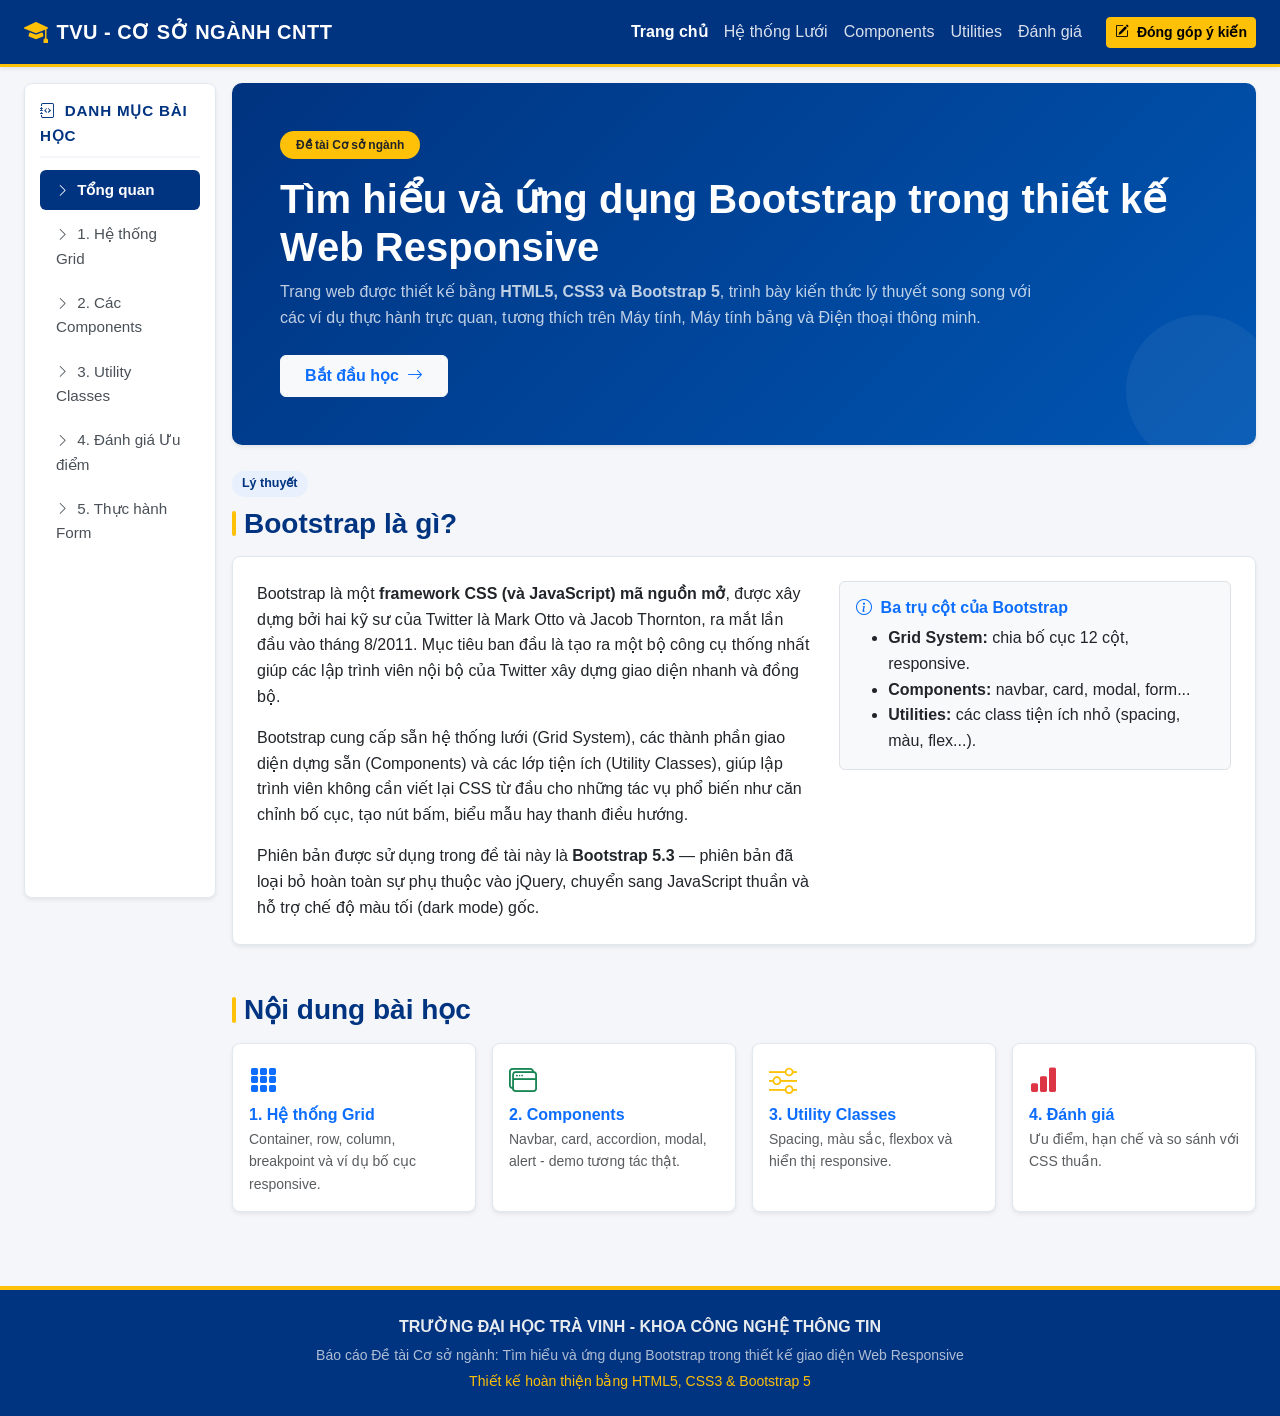
==== index.html @ a8a46bde "Setup File" ====
<!DOCTYPE html>
<html lang="vi">
<head>
    <meta charset="UTF-8">
    <meta name="viewport" content="width=device-width, initial-scale=1.0">
    <title>Trang chủ - Học Bootstrap 5 - Đề Tài Cơ Sở Ngành TVU</title>
    <link href="https://cdn.jsdelivr.net/npm/bootstrap@5.3.3/dist/css/bootstrap.min.css" rel="stylesheet">
    <link href="https://cdn.jsdelivr.net/npm/bootstrap-icons@1.11.3/font/bootstrap-icons.min.css" rel="stylesheet">
    <link rel="stylesheet" href="CSS/style.css">
</head>
<body>

    <header>
        <nav class="navbar navbar-expand-lg navbar-dark navbar-tvu sticky-top shadow-sm py-2">
            <div class="container-fluid px-lg-4">
                <a class="navbar-brand fw-bold d-flex align-items-center" href="index.html">
                    <i class="bi bi-mortarboard-fill text-warning me-2 fs-4"></i>
                    <span>TVU - CƠ SỞ NGÀNH CNTT</span>
                </a>
                <button class="navbar-toggler border-0" type="button" data-bs-toggle="collapse" data-bs-target="#tvuNavbarContent" aria-controls="tvuNavbarContent" aria-expanded="false" aria-label="Toggle navigation">
                    <span class="navbar-toggler-icon"></span>
                </button>
                <div class="collapse navbar-collapse" id="tvuNavbarContent">
                    <ul class="navbar-nav ms-auto mb-2 mb-lg-0">
                        <li class="nav-item"><a class="nav-link active" href="index.html">Trang chủ</a></li>
                        <li class="nav-item"><a class="nav-link" href="HTML/grid.html">Hệ thống Lưới</a></li>
                        <li class="nav-item"><a class="nav-link" href="HTML/components.html">Components</a></li>
                        <li class="nav-item"><a class="nav-link" href="HTML/utilities.html">Utilities</a></li>
                        <li class="nav-item"><a class="nav-link" href="HTML/evaluation.html">Đánh giá</a></li>
                    </ul>
                    <a href="HTML/feedback.html" class="btn btn-warning btn-sm ms-lg-3 fw-semibold">
                        <i class="bi bi-pencil-square me-1"></i> Đóng góp ý kiến
                    </a>
                </div>
            </div>
        </nav>
    </header>

    <div class="container-fluid px-lg-4 mt-3">
        <div class="row g-3">

            <aside class="col-12 col-md-4 col-lg-3 col-xl-2">
                <div class="sidebar-sticky shadow-sm">
                    <div class="sidebar-title">
                        <i class="bi bi-journal-code me-1"></i> Danh mục bài học
                    </div>
                    <div class="list-group list-group-tvu list-group-flush" id="learningMenu">
                        <a href="index.html" class="list-group-item list-group-item-action active">
                            <i class="bi bi-chevron-right me-1 small"></i> Tổng quan
                        </a>
                        <a href="HTML/grid.html" class="list-group-item list-group-item-action">
                            <i class="bi bi-chevron-right me-1 small"></i> 1. Hệ thống Grid
                        </a>
                        <a href="HTML/components.html" class="list-group-item list-group-item-action">
                            <i class="bi bi-chevron-right me-1 small"></i> 2. Các Components
                        </a>
                        <a href="HTML/utilities.html" class="list-group-item list-group-item-action">
                            <i class="bi bi-chevron-right me-1 small"></i> 3. Utility Classes
                        </a>
                        <a href="HTML/evaluation.html" class="list-group-item list-group-item-action">
                            <i class="bi bi-chevron-right me-1 small"></i> 4. Đánh giá Ưu điểm
                        </a>
                        <a href="HTML/feedback.html" class="list-group-item list-group-item-action">
                            <i class="bi bi-chevron-right me-1 small"></i> 5. Thực hành Form
                        </a>
                    </div>
                </div>
            </aside>

            <main class="col-12 col-md-8 col-lg-9 col-xl-10">

                <section class="hero-banner text-white p-4 p-lg-5 mb-4 shadow-sm">
                    <span class="badge bg-warning text-dark px-3 py-2 rounded-pill fw-bold mb-3">Đề tài Cơ sở ngành</span>
                    <h1 class="display-6 fw-bold mb-2">Tìm hiểu và ứng dụng Bootstrap trong thiết kế Web Responsive</h1>
                    <p class="fs-6 opacity-75 col-lg-10 mb-4">
                        Trang web được thiết kế bằng <strong>HTML5, CSS3 và Bootstrap 5</strong>, trình bày kiến thức lý thuyết song song với các ví dụ thực hành trực quan, tương thích trên Máy tính, Máy tính bảng và Điện thoại thông minh.
                    </p>
                    <a href="HTML/grid.html" class="btn btn-light text-primary fw-bold px-4 py-2 me-2">Bắt đầu học <i class="bi bi-arrow-right ms-1"></i></a>
                </section>

                <section class="mb-5">
                    <span class="section-tag section-tag--theory">Lý thuyết</span>
                    <h3 class="section-heading mb-3">Bootstrap là gì?</h3>
                    <div class="content-card p-4 shadow-sm">
                        <div class="row g-4">
                            <div class="col-lg-7">
                                <p>Bootstrap là một <strong>framework CSS (và JavaScript) mã nguồn mở</strong>, được xây dựng bởi hai kỹ sư của Twitter là Mark Otto và Jacob Thornton, ra mắt lần đầu vào tháng 8/2011. Mục tiêu ban đầu là tạo ra một bộ công cụ thống nhất giúp các lập trình viên nội bộ của Twitter xây dựng giao diện nhanh và đồng bộ.</p>
                                <p>Bootstrap cung cấp sẵn hệ thống lưới (Grid System), các thành phần giao diện dựng sẵn (Components) và các lớp tiện ích (Utility Classes), giúp lập trình viên không cần viết lại CSS từ đầu cho những tác vụ phổ biến như căn chỉnh bố cục, tạo nút bấm, biểu mẫu hay thanh điều hướng.</p>
                                <p class="mb-0">Phiên bản được sử dụng trong đề tài này là <strong>Bootstrap 5.3</strong> — phiên bản đã loại bỏ hoàn toàn sự phụ thuộc vào jQuery, chuyển sang JavaScript thuần và hỗ trợ chế độ màu tối (dark mode) gốc.</p>
                            </div>
                            <div class="col-lg-5">
                                <div class="bg-light p-3 rounded border">
                                    <h6 class="fw-bold text-primary mb-2"><i class="bi bi-info-circle me-1"></i> Ba trụ cột của Bootstrap</h6>
                                    <ul class="mb-0">
                                        <li><strong>Grid System:</strong> chia bố cục 12 cột, responsive.</li>
                                        <li><strong>Components:</strong> navbar, card, modal, form...</li>
                                        <li><strong>Utilities:</strong> các class tiện ích nhỏ (spacing, màu, flex...).</li>
                                    </ul>
                                </div>
                            </div>
                        </div>
                    </div>
                </section>

                <section class="mb-4">
                    <h3 class="section-heading mb-3">Nội dung bài học</h3>
                    <div class="row g-3">
                        <div class="col-12 col-md-6 col-xl-3">
                            <a href="HTML/grid.html" class="nav-card">
                                <div class="content-card h-100 p-3 shadow-sm">
                                    <i class="bi bi-grid-3x3-gap-fill fs-3 text-primary mb-2"></i>
                                    <h6 class="fw-bold mb-1">1. Hệ thống Grid</h6>
                                    <p class="text-muted small mb-0">Container, row, column, breakpoint và ví dụ bố cục responsive.</p>
                                </div>
                            </a>
                        </div>
                        <div class="col-12 col-md-6 col-xl-3">
                            <a href="HTML/components.html" class="nav-card">
                                <div class="content-card h-100 p-3 shadow-sm">
                                    <i class="bi bi-window-stack fs-3 text-success mb-2"></i>
                                    <h6 class="fw-bold mb-1">2. Components</h6>
                                    <p class="text-muted small mb-0">Navbar, card, accordion, modal, alert - demo tương tác thật.</p>
                                </div>
                            </a>
                        </div>
                        <div class="col-12 col-md-6 col-xl-3">
                            <a href="HTML/utilities.html" class="nav-card">
                                <div class="content-card h-100 p-3 shadow-sm">
                                    <i class="bi bi-sliders fs-3 text-warning mb-2"></i>
                                    <h6 class="fw-bold mb-1">3. Utility Classes</h6>
                                    <p class="text-muted small mb-0">Spacing, màu sắc, flexbox và hiển thị responsive.</p>
                                </div>
                            </a>
                        </div>
                        <div class="col-12 col-md-6 col-xl-3">
                            <a href="HTML/evaluation.html" class="nav-card">
                                <div class="content-card h-100 p-3 shadow-sm">
                                    <i class="bi bi-bar-chart-fill fs-3 text-danger mb-2"></i>
                                    <h6 class="fw-bold mb-1">4. Đánh giá</h6>
                                    <p class="text-muted small mb-0">Ưu điểm, hạn chế và so sánh với CSS thuần.</p>
                                </div>
                            </a>
                        </div>
                    </div>
                </section>

            </main>
        </div>
    </div>

    <footer class="footer-tvu py-4 text-center">
        <div class="container">
            <p class="fw-bold mb-1">TRƯỜNG ĐẠI HỌC TRÀ VINH - KHOA CÔNG NGHỆ THÔNG TIN</p>
            <p class="small mb-1 opacity-75">Báo cáo Đề tài Cơ sở ngành: Tìm hiểu và ứng dụng Bootstrap trong thiết kế giao diện Web Responsive</p>
            <p class="small text-warning mb-0">Thiết kế hoàn thiện bằng HTML5, CSS3 & Bootstrap 5</p>
        </div>
    </footer>

    <script src="https://cdn.jsdelivr.net/npm/bootstrap@5.3.3/dist/js/bootstrap.bundle.min.js"></script>
</body>
</html>
---- CSS/style.css ----
/* ==========================================================================
   HỆ THỐNG MÀU CHỦ ĐẠO & BIẾN TOÀN CỤC (LẤY CẢM HỨNG TỪ ĐH TRÀ VINH)
   ========================================================================== */
:root {
    --tvu-primary: #003380;       /* Xanh dương đậm TVU */
    --tvu-primary-hover: #002255; /* Xanh đậm khi hover */
    --tvu-secondary: #0d6efd;     /* Xanh tươi bổ trợ */
    --tvu-accent: #ffc107;        /* Màu vàng điểm nhấn */
    --tvu-bg-gray: #f4f6f9;       /* Màu nền tổng thể dịu mắt */
    --tvu-card-border: #e2e8f0;   /* Viền khung nội dung */
    --tvu-text-main: #212529;     /* Màu chữ chuẩn */
}

/* ==========================================================================
   CẤU HÌNH TỔNG QUAN
   ========================================================================== */
html {
    scroll-behavior: smooth;
}

body {
    background-color: var(--tvu-bg-gray);
    color: var(--tvu-text-main);
    font-family: 'Segoe UI', Roboto, Helvetica, Arial, sans-serif;
    line-height: 1.6;
}

/* ==========================================================================
   THANH HEADER / NAVBAR
   ========================================================================== */
.navbar-tvu {
    background-color: var(--tvu-primary);
    border-bottom: 3px solid var(--tvu-accent);
}

.navbar-tvu .navbar-brand {
    font-size: 1.25rem;
    letter-spacing: 0.5px;
}

.navbar-tvu .nav-link {
    color: rgba(255, 255, 255, 0.85) !important;
    font-weight: 500;
    transition: color 0.2s ease-in-out;
}

.navbar-tvu .nav-link:hover,
.navbar-tvu .nav-link.active {
    color: #ffffff !important;
    font-weight: 700;
}

/* ==========================================================================
   SIDEBAR MENU HỌC TẬP (CỘT BÊN TRÁI)
   ========================================================================== */
.sidebar-sticky {
    position: sticky;
    top: 72px; /* Tránh đè lên Navbar khi cuộn */
    height: calc(100vh - 85px);
    overflow-y: auto;
    background-color: #ffffff;
    border: 1px solid var(--tvu-card-border);
    border-radius: 8px;
    padding: 15px;
}

.sidebar-title {
    color: var(--tvu-primary);
    font-size: 0.95rem;
    font-weight: 700;
    text-transform: uppercase;
    letter-spacing: 0.8px;
    margin-bottom: 12px;
    padding-bottom: 8px;
    border-bottom: 2px solid var(--tvu-bg-gray);
}

.list-group-tvu .list-group-item {
    border: none;
    border-radius: 6px !important;
    margin-bottom: 4px;
    font-size: 0.95rem;
    font-weight: 500;
    color: #495057;
    transition: all 0.2s ease;
}

.list-group-tvu .list-group-item:hover {
    background-color: #e8f0fe;
    color: var(--tvu-primary);
    transform: translateX(4px);
}

.list-group-tvu .list-group-item.active {
    background-color: var(--tvu-primary);
    color: #ffffff;
    font-weight: 600;
}

/* ==========================================================================
   VÙNG NỘI DUNG CHÍNH (MAIN CONTENT)
   ========================================================================== */
.hero-banner {
    background: linear-gradient(135deg, #003380 0%, #0056b3 100%);
    border-radius: 10px;
    position: relative;
    overflow: hidden;
}

.hero-banner::after {
    content: "";
    position: absolute;
    right: -20px;
    bottom: -20px;
    width: 150px;
    height: 150px;
    background: rgba(255, 255, 255, 0.05);
    border-radius: 50%;
}

.content-card {
    background: #ffffff;
    border: 1px solid var(--tvu-card-border);
    border-radius: 8px;
    transition: transform 0.2s ease, box-shadow 0.2s ease;
}

.content-card:hover {
    transform: translateY(-3px);
    box-shadow: 0 8px 20px rgba(0, 51, 128, 0.08) !important;
}

.section-heading {
    color: var(--tvu-primary);
    font-weight: 700;
    position: relative;
    padding-left: 12px;
}

.section-heading::before {
    content: "";
    position: absolute;
    left: 0;
    top: 4px;
    bottom: 4px;
    width: 4px;
    background-color: var(--tvu-accent);
    border-radius: 2px;
}

/* Khối hiển thị mã code minh họa */
.code-box {
    background-color: #212529;
    color: #79c0ff;
    padding: 12px 16px;
    border-radius: 6px;
    font-family: 'Consolas', 'Courier New', monospace;
    font-size: 0.9rem;
    overflow-x: auto;
}

/* ==========================================================================
   TÙY BIẾN FOOTER
   ========================================================================== */
.footer-tvu {
    background-color: var(--tvu-primary);
    color: #e9ecef;
    border-top: 4px solid var(--tvu-accent);
    margin-top: 50px;
}

/* ==========================================================================
   RESPONSIVE CHO CÁC THIẾT BỊ DI ĐỘNG (MOBILE & TABLET NHỎ)
   ========================================================================== */
@media (max-width: 767.98px) {
    .sidebar-sticky {
        position: static;
        height: auto;
        margin-bottom: 20px;
    }
    
    .hero-banner {
        padding: 25px 15px !important;
        text-align: center;
    }
}
/* ==========================================================================
   BỔ SUNG CHO CẤU TRÚC NHIỀU TRANG (MULTI-PAGE)
   ========================================================================== */
.section-tag {
    display: inline-block;
    font-size: 0.78rem;
    font-weight: 700;
    padding: 3px 10px;
    border-radius: 20px;
    margin-bottom: 10px;
}
.section-tag--theory { background-color: #e8f0fe; color: var(--tvu-primary); }
.section-tag--practice { background-color: #fff6dd; color: #916b00; }

.breakpoint-table th { background-color: var(--tvu-primary); color: #fff; font-weight: 600; }

.swatch-box {
    height: 60px;
    border-radius: 6px;
    display: flex;
    align-items: center;
    justify-content: center;
    color: #fff;
    font-size: 0.8rem;
    font-weight: 600;
}

.nav-card {
    text-decoration: none;
    display: block;
    height: 100%;
}
.nav-card:hover .content-card { border-color: var(--tvu-primary); }

.ref-list li { padding: 8px 0; border-bottom: 1px dashed var(--tvu-card-border); }
.ref-list li:last-child { border-bottom: none; }
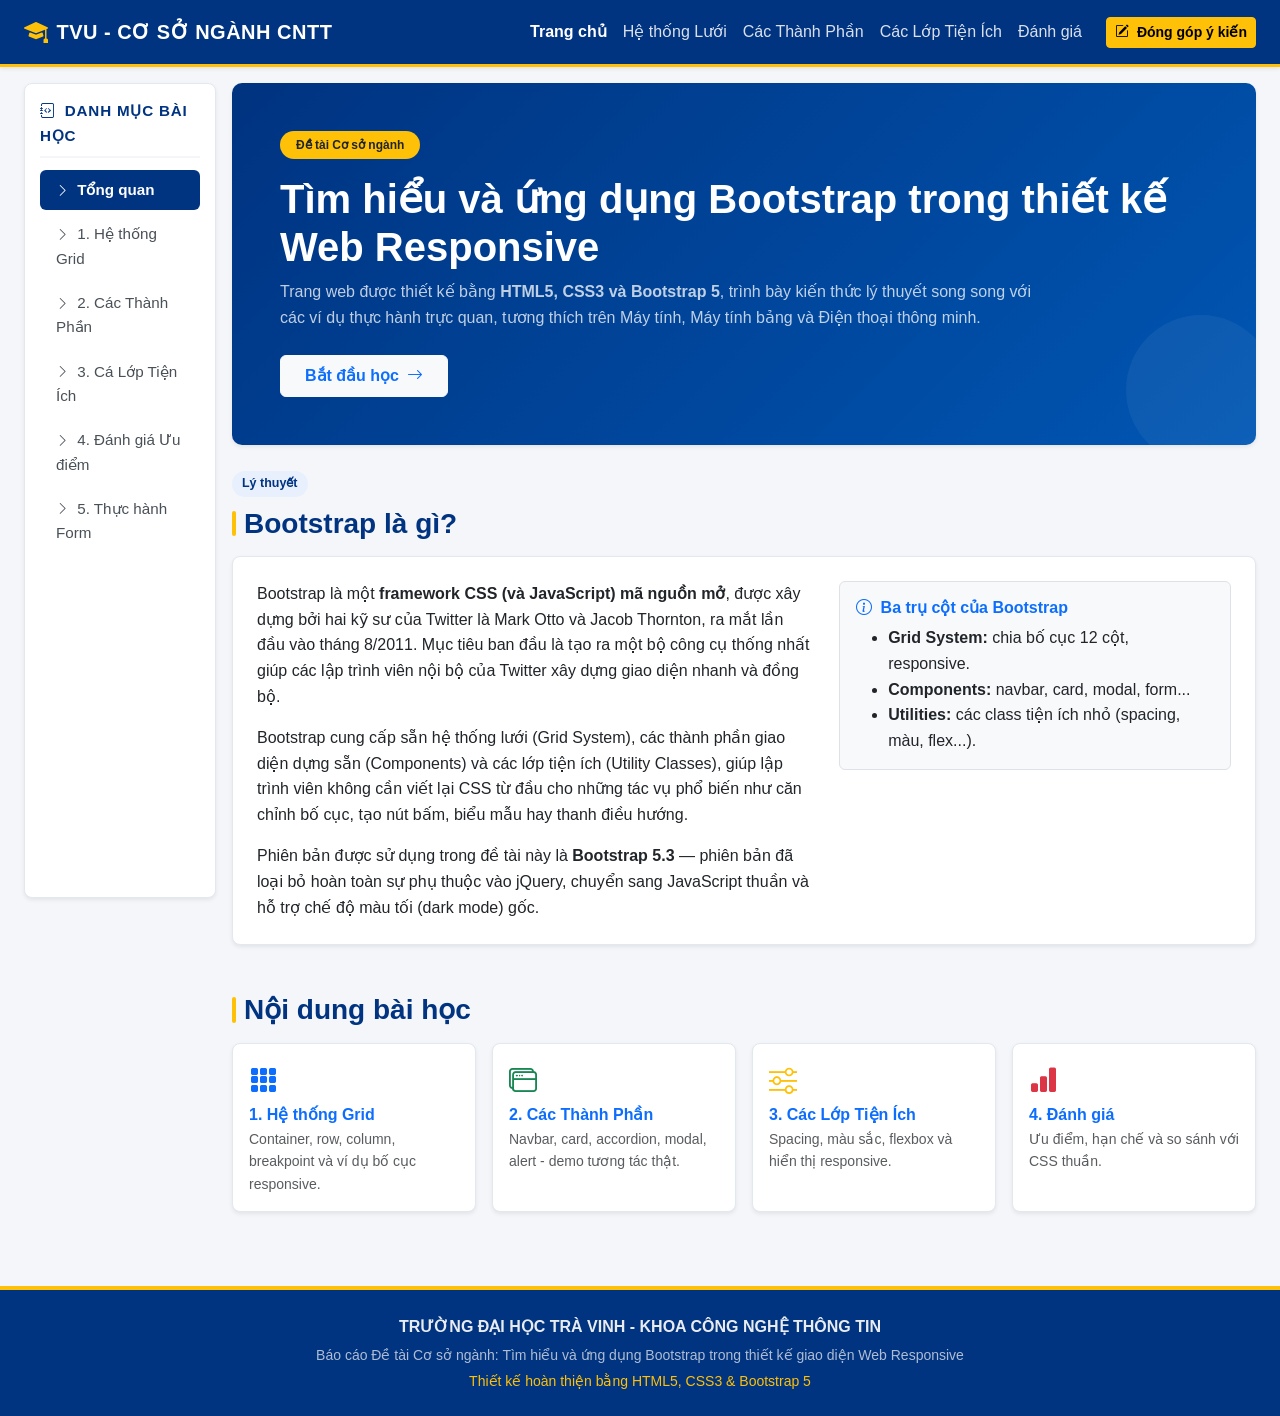
==== commit 025cb34c: "Upload Name Page" ====
--- a/index.html
+++ b/index.html
@@ -6,7 +6,7 @@
     <title>Trang chủ - Học Bootstrap 5 - Đề Tài Cơ Sở Ngành TVU</title>
     <link href="https://cdn.jsdelivr.net/npm/bootstrap@5.3.3/dist/css/bootstrap.min.css" rel="stylesheet">
     <link href="https://cdn.jsdelivr.net/npm/bootstrap-icons@1.11.3/font/bootstrap-icons.min.css" rel="stylesheet">
-    <link rel="stylesheet" href="CSS/style.css">
+    <link rel="stylesheet" href="scr/CSS/style.css">
 </head>
 <body>
 
@@ -23,12 +23,12 @@
                 <div class="collapse navbar-collapse" id="tvuNavbarContent">
                     <ul class="navbar-nav ms-auto mb-2 mb-lg-0">
                         <li class="nav-item"><a class="nav-link active" href="index.html">Trang chủ</a></li>
-                        <li class="nav-item"><a class="nav-link" href="HTML/grid.html">Hệ thống Lưới</a></li>
-                        <li class="nav-item"><a class="nav-link" href="HTML/components.html">Components</a></li>
-                        <li class="nav-item"><a class="nav-link" href="HTML/utilities.html">Utilities</a></li>
-                        <li class="nav-item"><a class="nav-link" href="HTML/evaluation.html">Đánh giá</a></li>
+                        <li class="nav-item"><a class="nav-link" href="scr/HTML/grid.html">Hệ thống Lưới</a></li>
+                        <li class="nav-item"><a class="nav-link" href="scr/HTML/components.html">Các Thành Phần</a></li>
+                        <li class="nav-item"><a class="nav-link" href="scr/HTML/utilities.html">Các Lớp Tiện Ích</a></li>
+                        <li class="nav-item"><a class="nav-link" href="scr/HTML/evaluation.html">Đánh giá</a></li>
                     </ul>
-                    <a href="HTML/feedback.html" class="btn btn-warning btn-sm ms-lg-3 fw-semibold">
+                    <a href="scr/HTML/feedback.html" class="btn btn-warning btn-sm ms-lg-3 fw-semibold">
                         <i class="bi bi-pencil-square me-1"></i> Đóng góp ý kiến
                     </a>
                 </div>
@@ -48,19 +48,19 @@
                         <a href="index.html" class="list-group-item list-group-item-action active">
                             <i class="bi bi-chevron-right me-1 small"></i> Tổng quan
                         </a>
-                        <a href="HTML/grid.html" class="list-group-item list-group-item-action">
+                        <a href="scr/HTML/grid.html" class="list-group-item list-group-item-action">
                             <i class="bi bi-chevron-right me-1 small"></i> 1. Hệ thống Grid
                         </a>
-                        <a href="HTML/components.html" class="list-group-item list-group-item-action">
-                            <i class="bi bi-chevron-right me-1 small"></i> 2. Các Components
+                        <a href="scr/HTML/components.html" class="list-group-item list-group-item-action">
+                            <i class="bi bi-chevron-right me-1 small"></i> 2. Các Thành Phần
                         </a>
-                        <a href="HTML/utilities.html" class="list-group-item list-group-item-action">
-                            <i class="bi bi-chevron-right me-1 small"></i> 3. Utility Classes
+                        <a href="scr/HTML/utilities.html" class="list-group-item list-group-item-action">
+                            <i class="bi bi-chevron-right me-1 small"></i> 3. Cá Lớp Tiện Ích
                         </a>
-                        <a href="HTML/evaluation.html" class="list-group-item list-group-item-action">
+                        <a href="scr/HTML/evaluation.html" class="list-group-item list-group-item-action">
                             <i class="bi bi-chevron-right me-1 small"></i> 4. Đánh giá Ưu điểm
                         </a>
-                        <a href="HTML/feedback.html" class="list-group-item list-group-item-action">
+                        <a href="scr/HTML/feedback.html" class="list-group-item list-group-item-action">
                             <i class="bi bi-chevron-right me-1 small"></i> 5. Thực hành Form
                         </a>
                     </div>
@@ -75,7 +75,7 @@
                     <p class="fs-6 opacity-75 col-lg-10 mb-4">
                         Trang web được thiết kế bằng <strong>HTML5, CSS3 và Bootstrap 5</strong>, trình bày kiến thức lý thuyết song song với các ví dụ thực hành trực quan, tương thích trên Máy tính, Máy tính bảng và Điện thoại thông minh.
                     </p>
-                    <a href="HTML/grid.html" class="btn btn-light text-primary fw-bold px-4 py-2 me-2">Bắt đầu học <i class="bi bi-arrow-right ms-1"></i></a>
+                    <a href="scr/HTML/grid.html" class="btn btn-light text-primary fw-bold px-4 py-2 me-2">Bắt đầu học <i class="bi bi-arrow-right ms-1"></i></a>
                 </section>
 
                 <section class="mb-5">
@@ -106,7 +106,7 @@
                     <h3 class="section-heading mb-3">Nội dung bài học</h3>
                     <div class="row g-3">
                         <div class="col-12 col-md-6 col-xl-3">
-                            <a href="HTML/grid.html" class="nav-card">
+                            <a href="scr/HTML/grid.html" class="nav-card">
                                 <div class="content-card h-100 p-3 shadow-sm">
                                     <i class="bi bi-grid-3x3-gap-fill fs-3 text-primary mb-2"></i>
                                     <h6 class="fw-bold mb-1">1. Hệ thống Grid</h6>
@@ -115,25 +115,25 @@
                             </a>
                         </div>
                         <div class="col-12 col-md-6 col-xl-3">
-                            <a href="HTML/components.html" class="nav-card">
+                            <a href="scr/HTML/components.html" class="nav-card">
                                 <div class="content-card h-100 p-3 shadow-sm">
                                     <i class="bi bi-window-stack fs-3 text-success mb-2"></i>
-                                    <h6 class="fw-bold mb-1">2. Components</h6>
+                                    <h6 class="fw-bold mb-1">2. Các Thành Phần</h6>
                                     <p class="text-muted small mb-0">Navbar, card, accordion, modal, alert - demo tương tác thật.</p>
                                 </div>
                             </a>
                         </div>
                         <div class="col-12 col-md-6 col-xl-3">
-                            <a href="HTML/utilities.html" class="nav-card">
+                            <a href="scr/HTML/utilities.html" class="nav-card">
                                 <div class="content-card h-100 p-3 shadow-sm">
                                     <i class="bi bi-sliders fs-3 text-warning mb-2"></i>
-                                    <h6 class="fw-bold mb-1">3. Utility Classes</h6>
+                                    <h6 class="fw-bold mb-1">3. Các Lớp Tiện Ích</h6>
                                     <p class="text-muted small mb-0">Spacing, màu sắc, flexbox và hiển thị responsive.</p>
                                 </div>
                             </a>
                         </div>
                         <div class="col-12 col-md-6 col-xl-3">
-                            <a href="HTML/evaluation.html" class="nav-card">
+                            <a href="scr/HTML/evaluation.html" class="nav-card">
                                 <div class="content-card h-100 p-3 shadow-sm">
                                     <i class="bi bi-bar-chart-fill fs-3 text-danger mb-2"></i>
                                     <h6 class="fw-bold mb-1">4. Đánh giá</h6>
--- a/scr/CSS/style.css
+++ b/scr/CSS/style.css
@@ -0,0 +1,222 @@
+/* ==========================================================================
+   HỆ THỐNG MÀU CHỦ ĐẠO & BIẾN TOÀN CỤC (LẤY CẢM HỨNG TỪ ĐH TRÀ VINH)
+   ========================================================================== */
+:root {
+    --tvu-primary: #003380;       /* Xanh dương đậm TVU */
+    --tvu-primary-hover: #002255; /* Xanh đậm khi hover */
+    --tvu-secondary: #0d6efd;     /* Xanh tươi bổ trợ */
+    --tvu-accent: #ffc107;        /* Màu vàng điểm nhấn */
+    --tvu-bg-gray: #f4f6f9;       /* Màu nền tổng thể dịu mắt */
+    --tvu-card-border: #e2e8f0;   /* Viền khung nội dung */
+    --tvu-text-main: #212529;     /* Màu chữ chuẩn */
+}
+
+/* ==========================================================================
+   CẤU HÌNH TỔNG QUAN
+   ========================================================================== */
+html {
+    scroll-behavior: smooth;
+}
+
+body {
+    background-color: var(--tvu-bg-gray);
+    color: var(--tvu-text-main);
+    font-family: 'Segoe UI', Roboto, Helvetica, Arial, sans-serif;
+    line-height: 1.6;
+}
+
+/* ==========================================================================
+   THANH HEADER / NAVBAR
+   ========================================================================== */
+.navbar-tvu {
+    background-color: var(--tvu-primary);
+    border-bottom: 3px solid var(--tvu-accent);
+}
+
+.navbar-tvu .navbar-brand {
+    font-size: 1.25rem;
+    letter-spacing: 0.5px;
+}
+
+.navbar-tvu .nav-link {
+    color: rgba(255, 255, 255, 0.85) !important;
+    font-weight: 500;
+    transition: color 0.2s ease-in-out;
+}
+
+.navbar-tvu .nav-link:hover,
+.navbar-tvu .nav-link.active {
+    color: #ffffff !important;
+    font-weight: 700;
+}
+
+/* ==========================================================================
+   SIDEBAR MENU HỌC TẬP (CỘT BÊN TRÁI)
+   ========================================================================== */
+.sidebar-sticky {
+    position: sticky;
+    top: 72px; /* Tránh đè lên Navbar khi cuộn */
+    height: calc(100vh - 85px);
+    overflow-y: auto;
+    background-color: #ffffff;
+    border: 1px solid var(--tvu-card-border);
+    border-radius: 8px;
+    padding: 15px;
+}
+
+.sidebar-title {
+    color: var(--tvu-primary);
+    font-size: 0.95rem;
+    font-weight: 700;
+    text-transform: uppercase;
+    letter-spacing: 0.8px;
+    margin-bottom: 12px;
+    padding-bottom: 8px;
+    border-bottom: 2px solid var(--tvu-bg-gray);
+}
+
+.list-group-tvu .list-group-item {
+    border: none;
+    border-radius: 6px !important;
+    margin-bottom: 4px;
+    font-size: 0.95rem;
+    font-weight: 500;
+    color: #495057;
+    transition: all 0.2s ease;
+}
+
+.list-group-tvu .list-group-item:hover {
+    background-color: #e8f0fe;
+    color: var(--tvu-primary);
+    transform: translateX(4px);
+}
+
+.list-group-tvu .list-group-item.active {
+    background-color: var(--tvu-primary);
+    color: #ffffff;
+    font-weight: 600;
+}
+
+/* ==========================================================================
+   VÙNG NỘI DUNG CHÍNH (MAIN CONTENT)
+   ========================================================================== */
+.hero-banner {
+    background: linear-gradient(135deg, #003380 0%, #0056b3 100%);
+    border-radius: 10px;
+    position: relative;
+    overflow: hidden;
+}
+
+.hero-banner::after {
+    content: "";
+    position: absolute;
+    right: -20px;
+    bottom: -20px;
+    width: 150px;
+    height: 150px;
+    background: rgba(255, 255, 255, 0.05);
+    border-radius: 50%;
+}
+
+.content-card {
+    background: #ffffff;
+    border: 1px solid var(--tvu-card-border);
+    border-radius: 8px;
+    transition: transform 0.2s ease, box-shadow 0.2s ease;
+}
+
+.content-card:hover {
+    transform: translateY(-3px);
+    box-shadow: 0 8px 20px rgba(0, 51, 128, 0.08) !important;
+}
+
+.section-heading {
+    color: var(--tvu-primary);
+    font-weight: 700;
+    position: relative;
+    padding-left: 12px;
+}
+
+.section-heading::before {
+    content: "";
+    position: absolute;
+    left: 0;
+    top: 4px;
+    bottom: 4px;
+    width: 4px;
+    background-color: var(--tvu-accent);
+    border-radius: 2px;
+}
+
+/* Khối hiển thị mã code minh họa */
+.code-box {
+    background-color: #212529;
+    color: #79c0ff;
+    padding: 12px 16px;
+    border-radius: 6px;
+    font-family: 'Consolas', 'Courier New', monospace;
+    font-size: 0.9rem;
+    overflow-x: auto;
+}
+
+/* ==========================================================================
+   TÙY BIẾN FOOTER
+   ========================================================================== */
+.footer-tvu {
+    background-color: var(--tvu-primary);
+    color: #e9ecef;
+    border-top: 4px solid var(--tvu-accent);
+    margin-top: 50px;
+}
+
+/* ==========================================================================
+   RESPONSIVE CHO CÁC THIẾT BỊ DI ĐỘNG (MOBILE & TABLET NHỎ)
+   ========================================================================== */
+@media (max-width: 767.98px) {
+    .sidebar-sticky {
+        position: static;
+        height: auto;
+        margin-bottom: 20px;
+    }
+    
+    .hero-banner {
+        padding: 25px 15px !important;
+        text-align: center;
+    }
+}
+/* ==========================================================================
+   BỔ SUNG CHO CẤU TRÚC NHIỀU TRANG (MULTI-PAGE)
+   ========================================================================== */
+.section-tag {
+    display: inline-block;
+    font-size: 0.78rem;
+    font-weight: 700;
+    padding: 3px 10px;
+    border-radius: 20px;
+    margin-bottom: 10px;
+}
+.section-tag--theory { background-color: #e8f0fe; color: var(--tvu-primary); }
+.section-tag--practice { background-color: #fff6dd; color: #916b00; }
+
+.breakpoint-table th { background-color: var(--tvu-primary); color: #fff; font-weight: 600; }
+
+.swatch-box {
+    height: 60px;
+    border-radius: 6px;
+    display: flex;
+    align-items: center;
+    justify-content: center;
+    color: #fff;
+    font-size: 0.8rem;
+    font-weight: 600;
+}
+
+.nav-card {
+    text-decoration: none;
+    display: block;
+    height: 100%;
+}
+.nav-card:hover .content-card { border-color: var(--tvu-primary); }
+
+.ref-list li { padding: 8px 0; border-bottom: 1px dashed var(--tvu-card-border); }
+.ref-list li:last-child { border-bottom: none; }
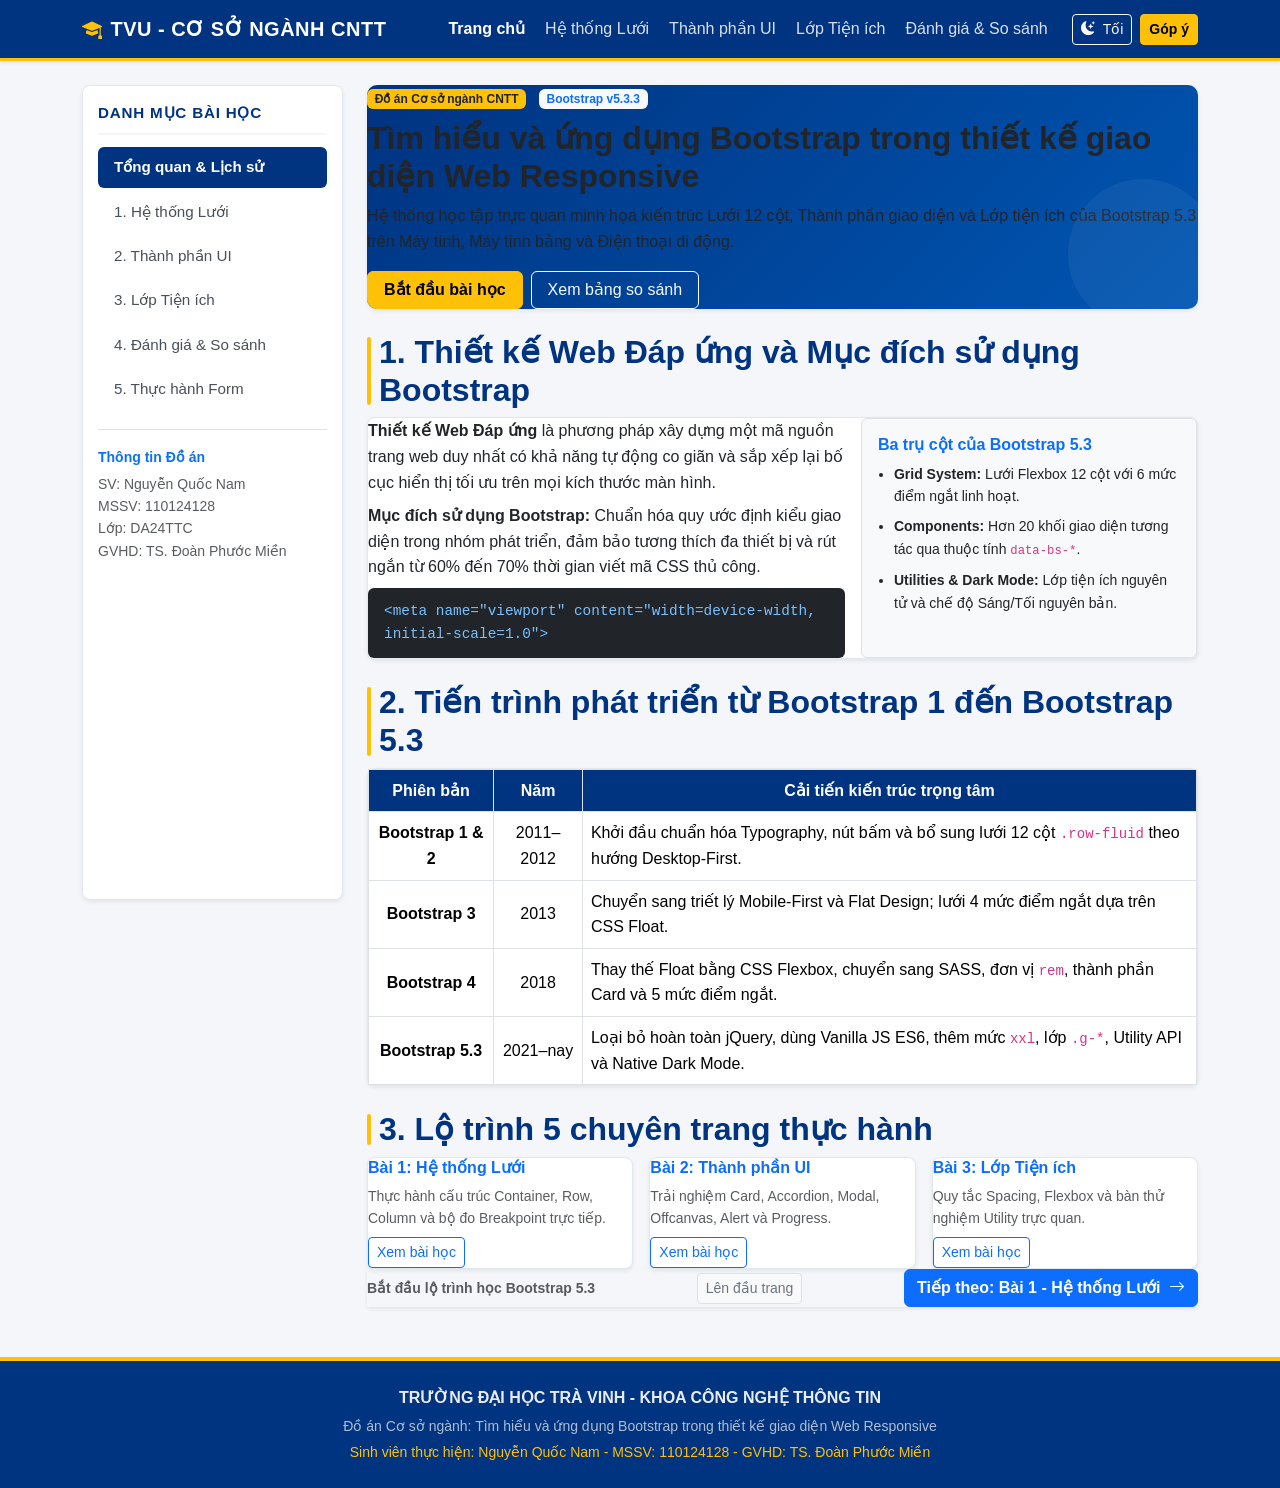
==== commit dec809e4: "Update Code and File Bao Cao" ====
--- a/index.html
+++ b/index.html
@@ -1,161 +1,229 @@
 <!DOCTYPE html>
-<html lang="vi">
+<html lang="vi" data-bs-theme="light">
 <head>
-    <meta charset="UTF-8">
-    <meta name="viewport" content="width=device-width, initial-scale=1.0">
-    <title>Trang chủ - Học Bootstrap 5 - Đề Tài Cơ Sở Ngành TVU</title>
-    <link href="https://cdn.jsdelivr.net/npm/bootstrap@5.3.3/dist/css/bootstrap.min.css" rel="stylesheet">
-    <link href="https://cdn.jsdelivr.net/npm/bootstrap-icons@1.11.3/font/bootstrap-icons.min.css" rel="stylesheet">
-    <link rel="stylesheet" href="scr/CSS/style.css">
+  <meta charset="UTF-8">
+  <meta name="viewport" content="width=device-width, initial-scale=1.0">
+  <title>Trang chủ - Học Bootstrap 5.3 Responsive - TVU</title>
+  <link href="https://cdn.jsdelivr.net/npm/bootstrap@5.3.3/dist/css/bootstrap.min.css" rel="stylesheet">
+  <link href="https://cdn.jsdelivr.net/npm/bootstrap-icons@1.11.3/font/bootstrap-icons.min.css" rel="stylesheet">
+  <link href="scr/CSS/style.css" rel="stylesheet">
 </head>
 <body>
-
-    <header>
-        <nav class="navbar navbar-expand-lg navbar-dark navbar-tvu sticky-top shadow-sm py-2">
-            <div class="container-fluid px-lg-4">
-                <a class="navbar-brand fw-bold d-flex align-items-center" href="index.html">
-                    <i class="bi bi-mortarboard-fill text-warning me-2 fs-4"></i>
-                    <span>TVU - CƠ SỞ NGÀNH CNTT</span>
-                </a>
-                <button class="navbar-toggler border-0" type="button" data-bs-toggle="collapse" data-bs-target="#tvuNavbarContent" aria-controls="tvuNavbarContent" aria-expanded="false" aria-label="Toggle navigation">
-                    <span class="navbar-toggler-icon"></span>
-                </button>
-                <div class="collapse navbar-collapse" id="tvuNavbarContent">
-                    <ul class="navbar-nav ms-auto mb-2 mb-lg-0">
-                        <li class="nav-item"><a class="nav-link active" href="index.html">Trang chủ</a></li>
-                        <li class="nav-item"><a class="nav-link" href="scr/HTML/grid.html">Hệ thống Lưới</a></li>
-                        <li class="nav-item"><a class="nav-link" href="scr/HTML/components.html">Các Thành Phần</a></li>
-                        <li class="nav-item"><a class="nav-link" href="scr/HTML/utilities.html">Các Lớp Tiện Ích</a></li>
-                        <li class="nav-item"><a class="nav-link" href="scr/HTML/evaluation.html">Đánh giá</a></li>
-                    </ul>
-                    <a href="scr/HTML/feedback.html" class="btn btn-warning btn-sm ms-lg-3 fw-semibold">
-                        <i class="bi bi-pencil-square me-1"></i> Đóng góp ý kiến
-                    </a>
+  <header>
+    <nav class="navbar navbar-expand-lg navbar-dark navbar-tvu sticky-top shadow-sm py-2">
+      <div class="container">
+        <a class="navbar-brand fw-bold d-flex align-items-center" href="index.html">
+          <i class="bi bi-mortarboard-fill text-warning me-2 fs-5"></i>
+          <span>TVU - CƠ SỞ NGÀNH CNTT</span>
+        </a>
+        <div class="d-flex align-items-center order-lg-3 ms-auto ms-lg-3">
+          <button class="btn btn-outline-light btn-sm me-2" id="themeToggleBtn" type="button">
+            <i class="bi bi-moon-stars-fill" id="themeIcon"></i>
+            <span class="ms-1" id="themeText">Tối</span>
+          </button>
+          <a class="btn btn-warning btn-sm fw-semibold me-2 me-lg-0" href="scr/HTML/feedback.html">
+            Góp ý
+          </a>
+          <button class="navbar-toggler border-0" type="button" data-bs-toggle="collapse" data-bs-target="#tvuNavbar">
+            <span class="navbar-toggler-icon"></span>
+          </button>
+        </div>
+        <div class="collapse navbar-collapse order-lg-2" id="tvuNavbar">
+          <ul class="navbar-nav ms-auto mb-2 mb-lg-0 gap-1">
+            <li class="nav-item"><a class="nav-link active" aria-current="page" href="index.html">Trang chủ</a></li>
+            <li class="nav-item"><a class="nav-link" href="scr/HTML/grid.html">Hệ thống Lưới</a></li>
+            <li class="nav-item"><a class="nav-link" href="scr/HTML/components.html">Thành phần UI</a></li>
+            <li class="nav-item"><a class="nav-link" href="scr/HTML/utilities.html">Lớp Tiện ích</a></li>
+            <li class="nav-item"><a class="nav-link" href="scr/HTML/evaluation.html">Đánh giá & So sánh</a></li>
+          </ul>
+        </div>
+      </div>
+    </nav>
+  </header>
+
+  <div class="container my-4">
+    <div class="row g-4">
+        <aside class="col-12 col-lg-3">
+          <div class="d-lg-none mb-2">
+            <button class="btn btn-outline-primary w-100 fw-semibold" type="button" data-bs-toggle="collapse" data-bs-target="#sidebarMenu">
+              Danh mục bài học
+            </button>
+          </div>
+          <div class="collapse d-lg-block" id="sidebarMenu">
+            <div class="sidebar-sticky shadow-sm">
+              <div class="sidebar-title">Danh mục bài học</div>
+              <div class="list-group list-group-tvu list-group-flush">
+              <a class="list-group-item list-group-item-action active" href="index.html">Tổng quan & Lịch sử</a>
+              <a class="list-group-item list-group-item-action" href="scr/HTML/grid.html">1. Hệ thống Lưới</a>
+              <a class="list-group-item list-group-item-action" href="scr/HTML/components.html">2. Thành phần UI</a>
+              <a class="list-group-item list-group-item-action" href="scr/HTML/utilities.html">3. Lớp Tiện ích</a>
+              <a class="list-group-item list-group-item-action" href="scr/HTML/evaluation.html">4. Đánh giá & So sánh</a>
+              <a class="list-group-item list-group-item-action" href="scr/HTML/feedback.html">5. Thực hành Form</a>
+              </div>
+              <div class="mt-3 pt-3 border-top small text-muted">
+                <div class="fw-semibold text-primary mb-1">Thông tin Đồ án</div>
+                <div>SV: Nguyễn Quốc Nam</div>
+                <div>MSSV: 110124128</div>
+                <div>Lớp: DA24TTC</div>
+                <div>GVHD: TS. Đoàn Phước Miền</div>
+              </div>
+            </div>
+          </div>
+        </aside>
+
+      <main class="col-12 col-lg-9">
+        <section class="hero-banner shadow-sm mb-4">
+          <div class="mb-2">
+            <span class="badge bg-warning text-dark me-2">Đồ án Cơ sở ngành CNTT</span>
+            <span class="badge bg-light text-primary">Bootstrap v5.3.3</span>
+          </div>
+          <h1 class="h2 fw-bold mb-2">Tìm hiểu và ứng dụng Bootstrap trong thiết kế giao diện Web Responsive</h1>
+          <p class="mb-3 opacity-90">
+            Hệ thống học tập trực quan minh họa kiến trúc Lưới 12 cột, Thành phần giao diện và Lớp tiện ích của Bootstrap 5.3 trên Máy tính, Máy tính bảng và Điện thoại di động.
+          </p>
+          <div class="d-flex flex-wrap gap-2">
+            <a class="btn btn-warning fw-semibold px-3" href="scr/HTML/grid.html">Bắt đầu bài học</a>
+            <a class="btn btn-outline-light px-3" href="scr/HTML/evaluation.html">Xem bảng so sánh</a>
+          </div>
+        </section>
+
+        <section class="mb-4">
+          <h2 class="section-heading">1. Thiết kế Web Đáp ứng và Mục đích sử dụng Bootstrap</h2>
+          <div class="content-card shadow-sm">
+            <div class="row g-3">
+              <div class="col-12 col-md-7">
+                <p class="mb-2">
+                  <strong>Thiết kế Web Đáp ứng</strong> là phương pháp xây dựng một mã nguồn trang web duy nhất có khả năng tự động co giãn và sắp xếp lại bố cục hiển thị tối ưu trên mọi kích thước màn hình.
+                </p>
+                <p class="mb-2">
+                  <strong>Mục đích sử dụng Bootstrap:</strong> Chuẩn hóa quy ước định kiểu giao diện trong nhóm phát triển, đảm bảo tương thích đa thiết bị và rút ngắn từ 60% đến 70% thời gian viết mã CSS thủ công.
+                </p>
+                <div class="code-box mt-2">
+                  &lt;meta name="viewport" content="width=device-width, initial-scale=1.0"&gt;
                 </div>
-            </div>
+              </div>
+              <div class="col-12 col-md-5">
+                <div class="p-3 bg-light rounded border h-100">
+                  <h6 class="fw-bold text-primary mb-2">Ba trụ cột của Bootstrap 5.3</h6>
+                  <ul class="small mb-0 ps-3">
+                    <li class="mb-2"><strong>Grid System:</strong> Lưới Flexbox 12 cột với 6 mức điểm ngắt linh hoạt.</li>
+                    <li class="mb-2"><strong>Components:</strong> Hơn 20 khối giao diện tương tác qua thuộc tính <code>data-bs-*</code>.</li>
+                    <li><strong>Utilities &amp; Dark Mode:</strong> Lớp tiện ích nguyên tử và chế độ Sáng/Tối nguyên bản.</li>
+                  </ul>
+                </div>
+              </div>
+            </div>
+          </div>
+        </section>
+
+        <section class="mb-4">
+          <h2 class="section-heading">2. Tiến trình phát triển từ Bootstrap 1 đến Bootstrap 5.3</h2>
+          <div class="content-card shadow-sm">
+            <div class="table-responsive">
+              <table class="table table-bordered breakpoint-table align-middle mb-0">
+                <thead class="text-center">
+                  <tr>
+                    <th>Phiên bản</th>
+                    <th>Năm</th>
+                    <th>Cải tiến kiến trúc trọng tâm</th>
+                  </tr>
+                </thead>
+                <tbody>
+                  <tr>
+                    <td class="fw-semibold text-center">Bootstrap 1 &amp; 2</td>
+                    <td class="text-center">2011–2012</td>
+                    <td>Khởi đầu chuẩn hóa Typography, nút bấm và bổ sung lưới 12 cột <code>.row-fluid</code> theo hướng Desktop-First.</td>
+                  </tr>
+                  <tr>
+                    <td class="fw-semibold text-center">Bootstrap 3</td>
+                    <td class="text-center">2013</td>
+                    <td>Chuyển sang triết lý Mobile-First và Flat Design; lưới 4 mức điểm ngắt dựa trên CSS Float.</td>
+                  </tr>
+                  <tr>
+                    <td class="fw-semibold text-center">Bootstrap 4</td>
+                    <td class="text-center">2018</td>
+                    <td>Thay thế Float bằng CSS Flexbox, chuyển sang SASS, đơn vị <code>rem</code>, thành phần Card và 5 mức điểm ngắt.</td>
+                  </tr>
+                  <tr>
+                    <td class="fw-semibold text-center">Bootstrap 5.3</td>
+                    <td class="text-center">2021–nay</td>
+                    <td>Loại bỏ hoàn toàn jQuery, dùng Vanilla JS ES6, thêm mức <code>xxl</code>, lớp <code>.g-*</code>, Utility API và Native Dark Mode.</td>
+                  </tr>
+                </tbody>
+              </table>
+            </div>
+          </div>
+        </section>
+
+        <section>
+          <h2 class="section-heading">3. Lộ trình 5 chuyên trang thực hành</h2>
+          <div class="row g-3">
+            <div class="col-12 col-md-4">
+              <div class="content-card shadow-sm h-100">
+                <h6 class="fw-bold text-primary">Bài 1: Hệ thống Lưới</h6>
+                <p class="small text-muted mb-2">Thực hành cấu trúc Container, Row, Column và bộ đo Breakpoint trực tiếp.</p>
+                <a class="btn btn-sm btn-outline-primary" href="scr/HTML/grid.html">Xem bài học</a>
+              </div>
+            </div>
+            <div class="col-12 col-md-4">
+              <div class="content-card shadow-sm h-100">
+                <h6 class="fw-bold text-primary">Bài 2: Thành phần UI</h6>
+                <p class="small text-muted mb-2">Trải nghiệm Card, Accordion, Modal, Offcanvas, Alert và Progress.</p>
+                <a class="btn btn-sm btn-outline-primary" href="scr/HTML/components.html">Xem bài học</a>
+              </div>
+            </div>
+            <div class="col-12 col-md-4">
+              <div class="content-card shadow-sm h-100">
+                <h6 class="fw-bold text-primary">Bài 3: Lớp Tiện ích</h6>
+                <p class="small text-muted mb-2">Quy tắc Spacing, Flexbox và bàn thử nghiệm Utility trực quan.</p>
+                <a class="btn btn-sm btn-outline-primary" href="scr/HTML/utilities.html">Xem bài học</a>
+              </div>
+            </div>
+          </div>
+        </section>
+
+        <nav class="page-nav-bottom shadow-sm d-flex flex-wrap justify-content-between align-items-center gap-2" aria-label="Điều hướng chuyển trang">
+          <span class="small text-muted fw-semibold">Bắt đầu lộ trình học Bootstrap 5.3</span>
+          <a class="btn btn-light border btn-sm text-secondary" href="#">Lên đầu trang</a>
+          <a class="btn btn-primary fw-semibold" href="scr/HTML/grid.html">Tiếp theo: Bài 1 - Hệ thống Lưới <i class="bi bi-arrow-right ms-1"></i></a>
         </nav>
-    </header>
-
-    <div class="container-fluid px-lg-4 mt-3">
-        <div class="row g-3">
-
-            <aside class="col-12 col-md-4 col-lg-3 col-xl-2">
-                <div class="sidebar-sticky shadow-sm">
-                    <div class="sidebar-title">
-                        <i class="bi bi-journal-code me-1"></i> Danh mục bài học
-                    </div>
-                    <div class="list-group list-group-tvu list-group-flush" id="learningMenu">
-                        <a href="index.html" class="list-group-item list-group-item-action active">
-                            <i class="bi bi-chevron-right me-1 small"></i> Tổng quan
-                        </a>
-                        <a href="scr/HTML/grid.html" class="list-group-item list-group-item-action">
-                            <i class="bi bi-chevron-right me-1 small"></i> 1. Hệ thống Grid
-                        </a>
-                        <a href="scr/HTML/components.html" class="list-group-item list-group-item-action">
-                            <i class="bi bi-chevron-right me-1 small"></i> 2. Các Thành Phần
-                        </a>
-                        <a href="scr/HTML/utilities.html" class="list-group-item list-group-item-action">
-                            <i class="bi bi-chevron-right me-1 small"></i> 3. Cá Lớp Tiện Ích
-                        </a>
-                        <a href="scr/HTML/evaluation.html" class="list-group-item list-group-item-action">
-                            <i class="bi bi-chevron-right me-1 small"></i> 4. Đánh giá Ưu điểm
-                        </a>
-                        <a href="scr/HTML/feedback.html" class="list-group-item list-group-item-action">
-                            <i class="bi bi-chevron-right me-1 small"></i> 5. Thực hành Form
-                        </a>
-                    </div>
-                </div>
-            </aside>
-
-            <main class="col-12 col-md-8 col-lg-9 col-xl-10">
-
-                <section class="hero-banner text-white p-4 p-lg-5 mb-4 shadow-sm">
-                    <span class="badge bg-warning text-dark px-3 py-2 rounded-pill fw-bold mb-3">Đề tài Cơ sở ngành</span>
-                    <h1 class="display-6 fw-bold mb-2">Tìm hiểu và ứng dụng Bootstrap trong thiết kế Web Responsive</h1>
-                    <p class="fs-6 opacity-75 col-lg-10 mb-4">
-                        Trang web được thiết kế bằng <strong>HTML5, CSS3 và Bootstrap 5</strong>, trình bày kiến thức lý thuyết song song với các ví dụ thực hành trực quan, tương thích trên Máy tính, Máy tính bảng và Điện thoại thông minh.
-                    </p>
-                    <a href="scr/HTML/grid.html" class="btn btn-light text-primary fw-bold px-4 py-2 me-2">Bắt đầu học <i class="bi bi-arrow-right ms-1"></i></a>
-                </section>
-
-                <section class="mb-5">
-                    <span class="section-tag section-tag--theory">Lý thuyết</span>
-                    <h3 class="section-heading mb-3">Bootstrap là gì?</h3>
-                    <div class="content-card p-4 shadow-sm">
-                        <div class="row g-4">
-                            <div class="col-lg-7">
-                                <p>Bootstrap là một <strong>framework CSS (và JavaScript) mã nguồn mở</strong>, được xây dựng bởi hai kỹ sư của Twitter là Mark Otto và Jacob Thornton, ra mắt lần đầu vào tháng 8/2011. Mục tiêu ban đầu là tạo ra một bộ công cụ thống nhất giúp các lập trình viên nội bộ của Twitter xây dựng giao diện nhanh và đồng bộ.</p>
-                                <p>Bootstrap cung cấp sẵn hệ thống lưới (Grid System), các thành phần giao diện dựng sẵn (Components) và các lớp tiện ích (Utility Classes), giúp lập trình viên không cần viết lại CSS từ đầu cho những tác vụ phổ biến như căn chỉnh bố cục, tạo nút bấm, biểu mẫu hay thanh điều hướng.</p>
-                                <p class="mb-0">Phiên bản được sử dụng trong đề tài này là <strong>Bootstrap 5.3</strong> — phiên bản đã loại bỏ hoàn toàn sự phụ thuộc vào jQuery, chuyển sang JavaScript thuần và hỗ trợ chế độ màu tối (dark mode) gốc.</p>
-                            </div>
-                            <div class="col-lg-5">
-                                <div class="bg-light p-3 rounded border">
-                                    <h6 class="fw-bold text-primary mb-2"><i class="bi bi-info-circle me-1"></i> Ba trụ cột của Bootstrap</h6>
-                                    <ul class="mb-0">
-                                        <li><strong>Grid System:</strong> chia bố cục 12 cột, responsive.</li>
-                                        <li><strong>Components:</strong> navbar, card, modal, form...</li>
-                                        <li><strong>Utilities:</strong> các class tiện ích nhỏ (spacing, màu, flex...).</li>
-                                    </ul>
-                                </div>
-                            </div>
-                        </div>
-                    </div>
-                </section>
-
-                <section class="mb-4">
-                    <h3 class="section-heading mb-3">Nội dung bài học</h3>
-                    <div class="row g-3">
-                        <div class="col-12 col-md-6 col-xl-3">
-                            <a href="scr/HTML/grid.html" class="nav-card">
-                                <div class="content-card h-100 p-3 shadow-sm">
-                                    <i class="bi bi-grid-3x3-gap-fill fs-3 text-primary mb-2"></i>
-                                    <h6 class="fw-bold mb-1">1. Hệ thống Grid</h6>
-                                    <p class="text-muted small mb-0">Container, row, column, breakpoint và ví dụ bố cục responsive.</p>
-                                </div>
-                            </a>
-                        </div>
-                        <div class="col-12 col-md-6 col-xl-3">
-                            <a href="scr/HTML/components.html" class="nav-card">
-                                <div class="content-card h-100 p-3 shadow-sm">
-                                    <i class="bi bi-window-stack fs-3 text-success mb-2"></i>
-                                    <h6 class="fw-bold mb-1">2. Các Thành Phần</h6>
-                                    <p class="text-muted small mb-0">Navbar, card, accordion, modal, alert - demo tương tác thật.</p>
-                                </div>
-                            </a>
-                        </div>
-                        <div class="col-12 col-md-6 col-xl-3">
-                            <a href="scr/HTML/utilities.html" class="nav-card">
-                                <div class="content-card h-100 p-3 shadow-sm">
-                                    <i class="bi bi-sliders fs-3 text-warning mb-2"></i>
-                                    <h6 class="fw-bold mb-1">3. Các Lớp Tiện Ích</h6>
-                                    <p class="text-muted small mb-0">Spacing, màu sắc, flexbox và hiển thị responsive.</p>
-                                </div>
-                            </a>
-                        </div>
-                        <div class="col-12 col-md-6 col-xl-3">
-                            <a href="scr/HTML/evaluation.html" class="nav-card">
-                                <div class="content-card h-100 p-3 shadow-sm">
-                                    <i class="bi bi-bar-chart-fill fs-3 text-danger mb-2"></i>
-                                    <h6 class="fw-bold mb-1">4. Đánh giá</h6>
-                                    <p class="text-muted small mb-0">Ưu điểm, hạn chế và so sánh với CSS thuần.</p>
-                                </div>
-                            </a>
-                        </div>
-                    </div>
-                </section>
-
-            </main>
-        </div>
+      </main>
     </div>
-
-    <footer class="footer-tvu py-4 text-center">
-        <div class="container">
-            <p class="fw-bold mb-1">TRƯỜNG ĐẠI HỌC TRÀ VINH - KHOA CÔNG NGHỆ THÔNG TIN</p>
-            <p class="small mb-1 opacity-75">Báo cáo Đề tài Cơ sở ngành: Tìm hiểu và ứng dụng Bootstrap trong thiết kế giao diện Web Responsive</p>
-            <p class="small text-warning mb-0">Thiết kế hoàn thiện bằng HTML5, CSS3 & Bootstrap 5</p>
-        </div>
-    </footer>
-
-    <script src="https://cdn.jsdelivr.net/npm/bootstrap@5.3.3/dist/js/bootstrap.bundle.min.js"></script>
+  </div>
+
+  <footer class="footer-tvu py-4 text-center">
+    <div class="container">
+      <p class="fw-bold mb-1">TRƯỜNG ĐẠI HỌC TRÀ VINH - KHOA CÔNG NGHỆ THÔNG TIN</p>
+      <p class="small mb-1 opacity-75">Đồ án Cơ sở ngành: Tìm hiểu và ứng dụng Bootstrap trong thiết kế giao diện Web Responsive</p>
+      <p class="small mb-0 text-warning">Sinh viên thực hiện: Nguyễn Quốc Nam - MSSV: 110124128 - GVHD: TS. Đoàn Phước Miền</p>
+    </div>
+  </footer>
+  <script src="https://cdn.jsdelivr.net/npm/bootstrap@5.3.3/dist/js/bootstrap.bundle.min.js"></script>
+  <script>
+    (function () {
+      const htmlEl = document.documentElement;
+      const toggleBtn = document.getElementById("themeToggleBtn");
+      const themeIcon = document.getElementById("themeIcon");
+      const themeText = document.getElementById("themeText");
+
+      function applyTheme(theme) {
+        htmlEl.setAttribute("data-bs-theme", theme);
+        localStorage.setItem("tvu_bs_theme", theme);
+        if (themeIcon && themeText) {
+          themeIcon.className = theme === "dark" ? "bi bi-sun-fill text-warning" : "bi bi-moon-stars-fill";
+          themeText.textContent = theme === "dark" ? "Sáng" : "Tối";
+        }
+      }
+
+      applyTheme(localStorage.getItem("tvu_bs_theme") || "light");
+
+      if (toggleBtn) {
+        toggleBtn.addEventListener("click", function () {
+          const next = htmlEl.getAttribute("data-bs-theme") === "dark" ? "light" : "dark";
+          applyTheme(next);
+        });
+      }
+    })();
+  </script>
 </body>
 </html>
